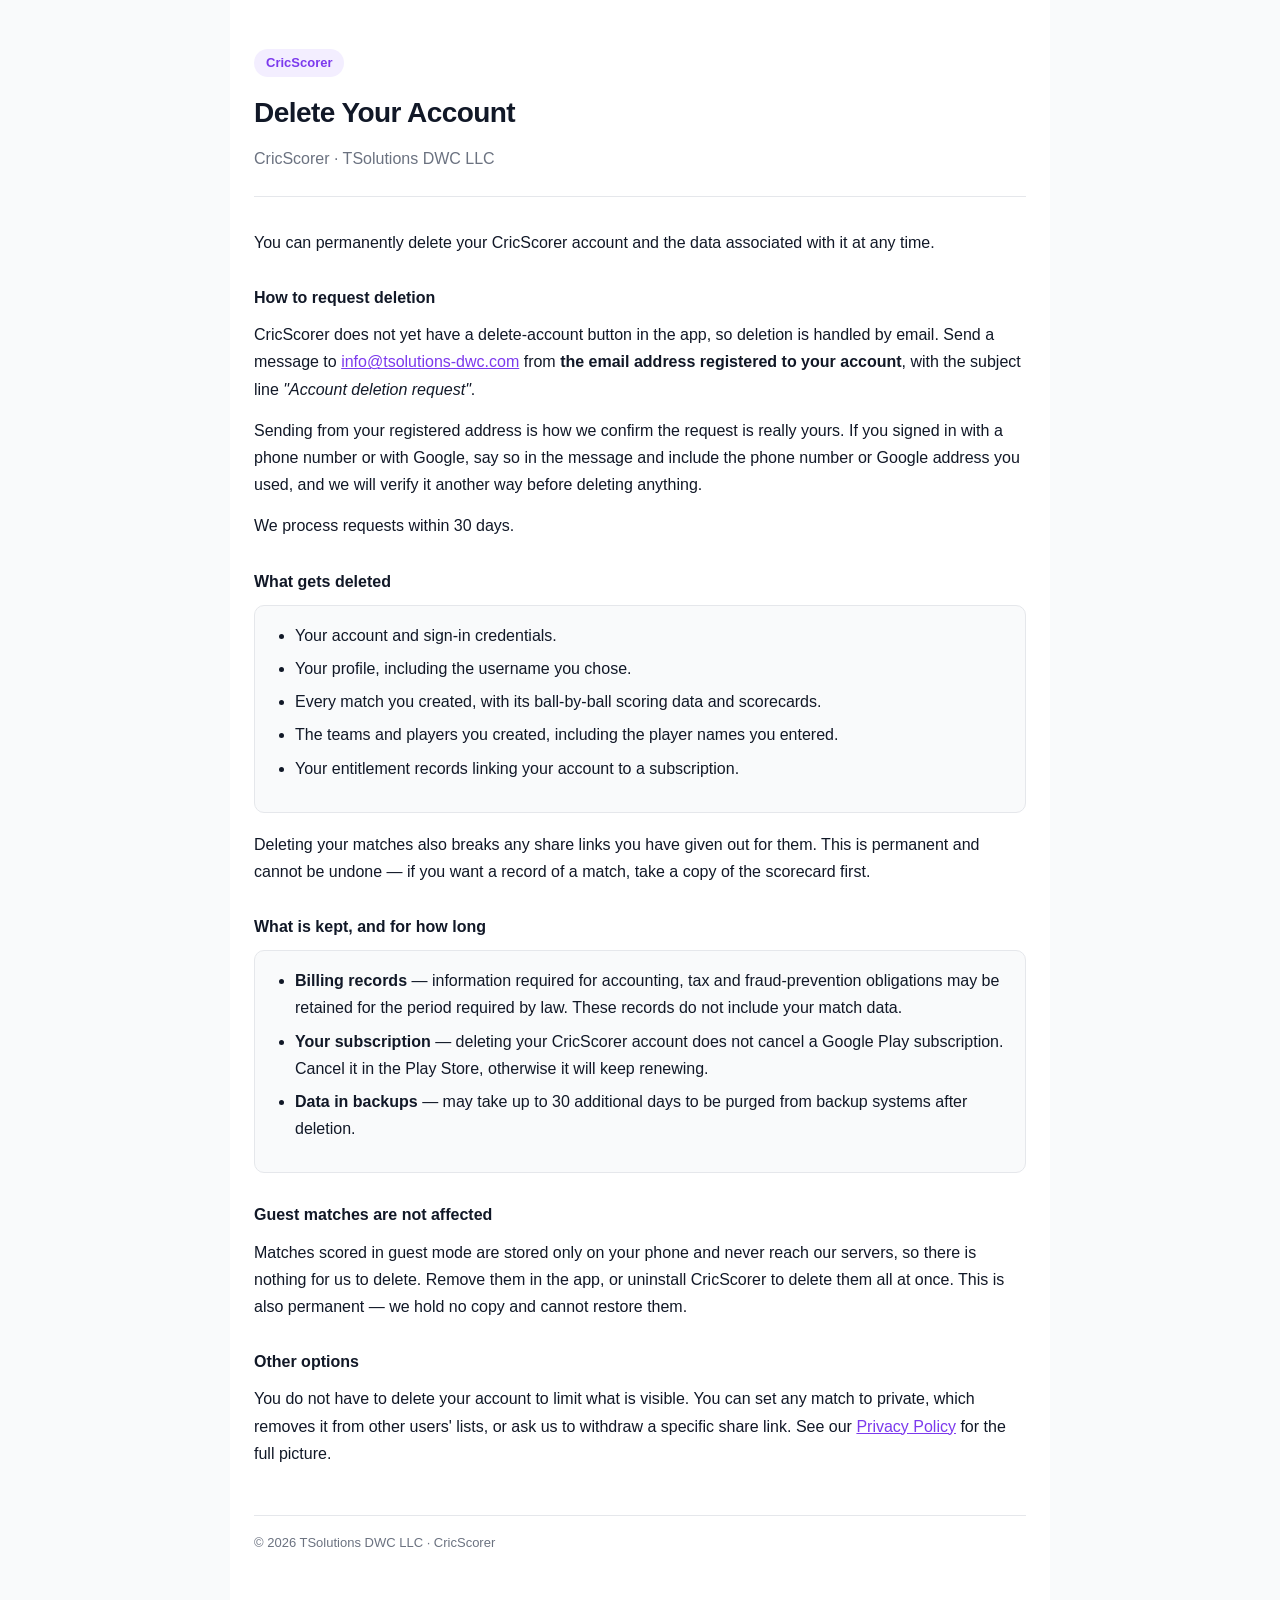
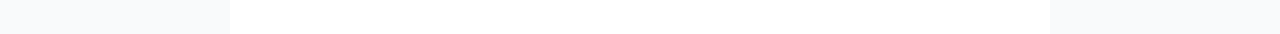
==== cricscorer/account-deletion.html @ c548877e "Add CricScorer privacy policy and account deletion pages Follows the existing per-app convention (sp" ====
<!DOCTYPE html>
<html lang="en">
<head>
<meta charset="UTF-8">
<meta name="viewport" content="width=device-width, initial-scale=1.0">
<title>Delete Your CricScorer Account</title>
<style>
  :root { --primary: #7C3AED; --ink: #111827; --muted: #6B7280; --border: #E5E7EB; --bg: #FFFFFF; --bg-soft: #F9FAFB; }
  * { box-sizing: border-box; }
  body { font-family: -apple-system, BlinkMacSystemFont, "Segoe UI", Roboto, "Helvetica Neue", Arial, sans-serif; color: var(--ink); line-height: 1.7; margin: 0; background: var(--bg-soft); }
  .wrap { max-width: 820px; margin: 0 auto; padding: 48px 24px 80px; background: var(--bg); }
  header { border-bottom: 1px solid var(--border); padding-bottom: 24px; margin-bottom: 32px; }
  header h1 { font-size: 28px; margin: 0 0 8px; letter-spacing: -0.02em; }
  header p { margin: 0; color: var(--muted); }
  .badge { display: inline-block; background: #F3EEFF; color: var(--primary); font-size: 13px; font-weight: 600; border-radius: 999px; padding: 3px 12px; margin-bottom: 12px; }
  h2 { font-size: 16px; margin: 28px 0 10px; color: var(--ink); }
  p { margin: 0 0 14px; }
  ul, ol { margin: 0 0 14px; padding-left: 22px; }
  li { margin-bottom: 6px; }
  .box { background: var(--bg-soft); border: 1px solid var(--border); border-radius: 10px; padding: 16px 18px; margin: 8px 0 18px; }
  a { color: var(--primary); }
  footer { margin-top: 48px; padding-top: 16px; border-top: 1px solid var(--border); color: var(--muted); font-size: 13px; }
  @media (max-width: 600px) { .wrap { padding: 32px 18px 60px; } header h1 { font-size: 24px; } }
</style>
</head>
<body>
<div class="wrap">
<header>
  <span class="badge">CricScorer</span>
  <h1>Delete Your Account</h1>
  <p>CricScorer &middot; TSolutions DWC LLC</p>
</header>

<p>You can permanently delete your CricScorer account and the data associated with it at any time.</p>

<h2>How to request deletion</h2>
<p>CricScorer does not yet have a delete-account button in the app, so deletion is handled by email. Send a message to <a href="mailto:info@tsolutions-dwc.com?subject=Account%20deletion%20request">info@tsolutions-dwc.com</a> from <strong>the email address registered to your account</strong>, with the subject line <em>"Account deletion request"</em>.</p>
<p>Sending from your registered address is how we confirm the request is really yours. If you signed in with a phone number or with Google, say so in the message and include the phone number or Google address you used, and we will verify it another way before deleting anything.</p>
<p>We process requests within 30 days.</p>

<h2>What gets deleted</h2>
<div class="box">
<ul>
  <li>Your account and sign-in credentials.</li>
  <li>Your profile, including the username you chose.</li>
  <li>Every match you created, with its ball-by-ball scoring data and scorecards.</li>
  <li>The teams and players you created, including the player names you entered.</li>
  <li>Your entitlement records linking your account to a subscription.</li>
</ul>
</div>
<p>Deleting your matches also breaks any share links you have given out for them. This is permanent and cannot be undone — if you want a record of a match, take a copy of the scorecard first.</p>

<h2>What is kept, and for how long</h2>
<div class="box">
<ul>
  <li><strong>Billing records</strong> — information required for accounting, tax and fraud-prevention obligations may be retained for the period required by law. These records do not include your match data.</li>
  <li><strong>Your subscription</strong> — deleting your CricScorer account does not cancel a Google Play subscription. Cancel it in the Play Store, otherwise it will keep renewing.</li>
  <li><strong>Data in backups</strong> — may take up to 30 additional days to be purged from backup systems after deletion.</li>
</ul>
</div>

<h2>Guest matches are not affected</h2>
<p>Matches scored in guest mode are stored only on your phone and never reach our servers, so there is nothing for us to delete. Remove them in the app, or uninstall CricScorer to delete them all at once. This is also permanent — we hold no copy and cannot restore them.</p>

<h2>Other options</h2>
<p>You do not have to delete your account to limit what is visible. You can set any match to private, which removes it from other users' lists, or ask us to withdraw a specific share link. See our <a href="privacy-policy.html">Privacy Policy</a> for the full picture.</p>

<footer>&copy; 2026 TSolutions DWC LLC &middot; CricScorer</footer>
</div>
</body>
</html>
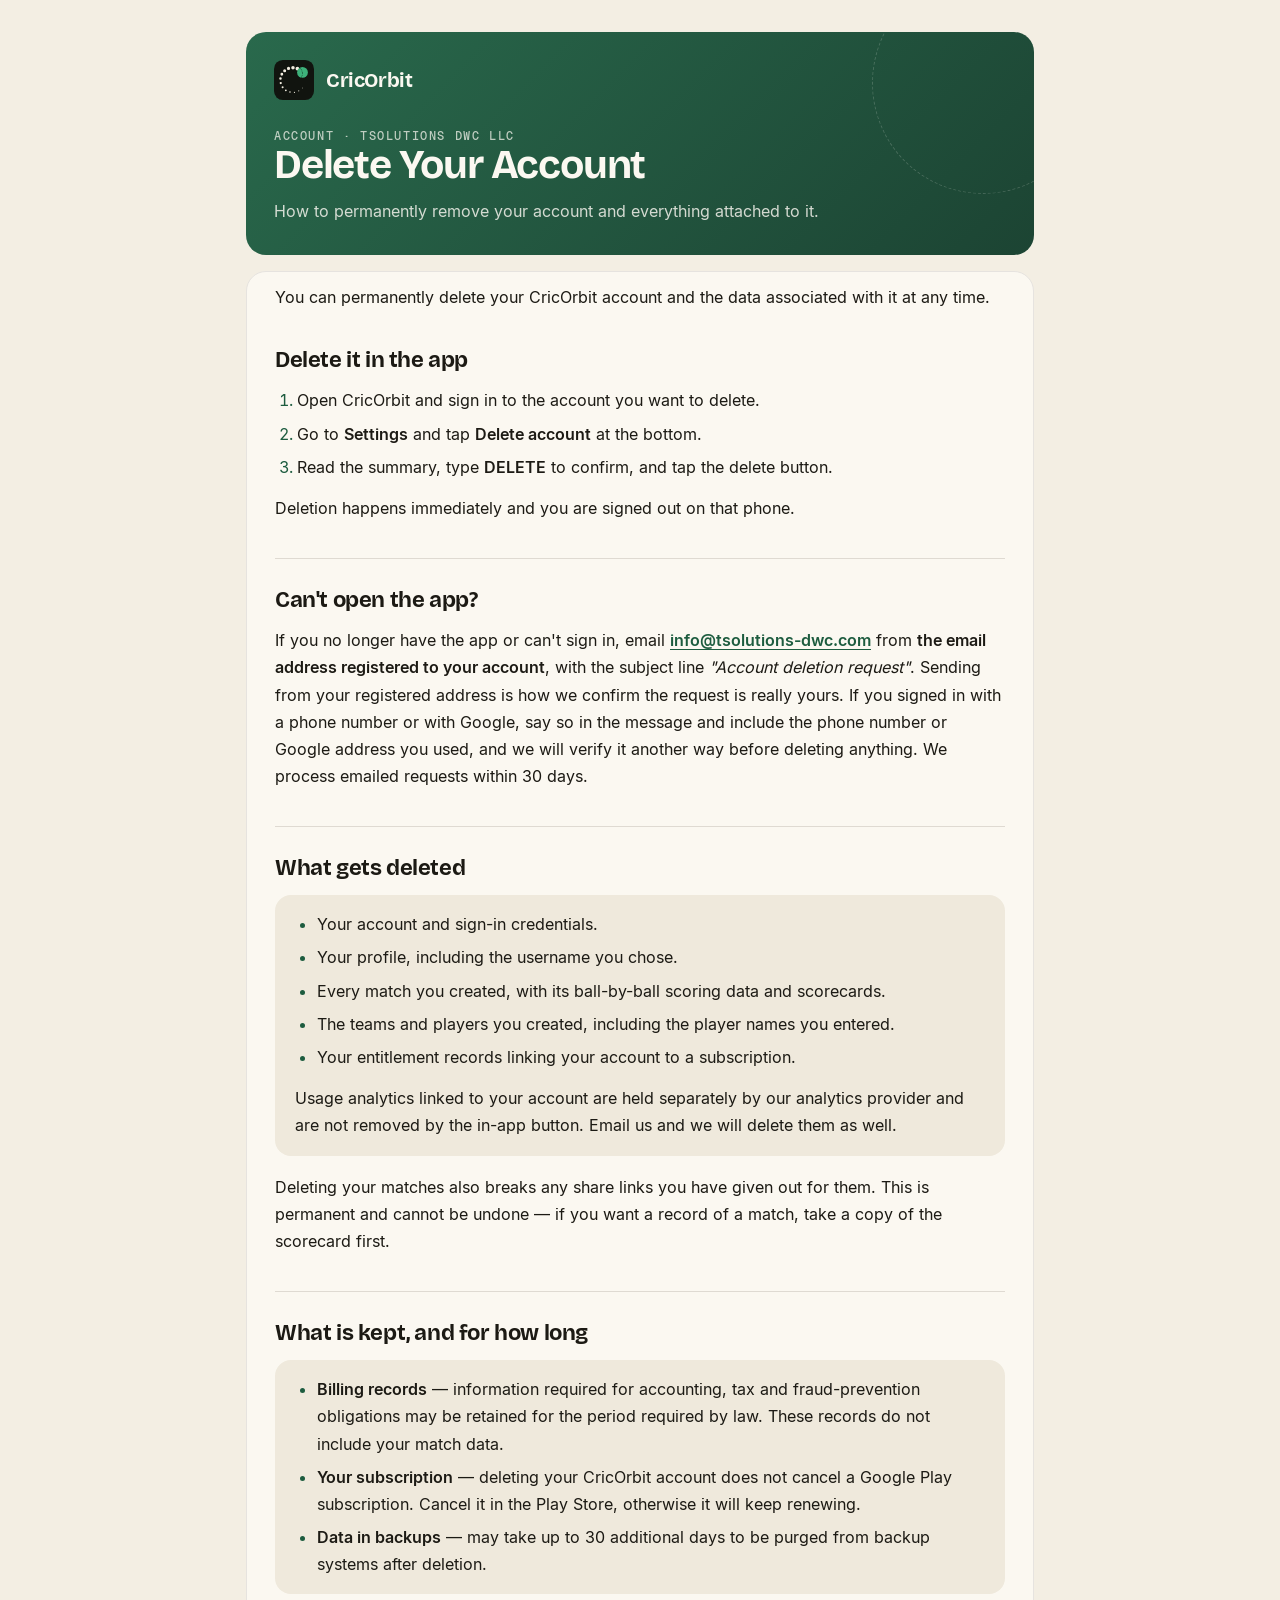
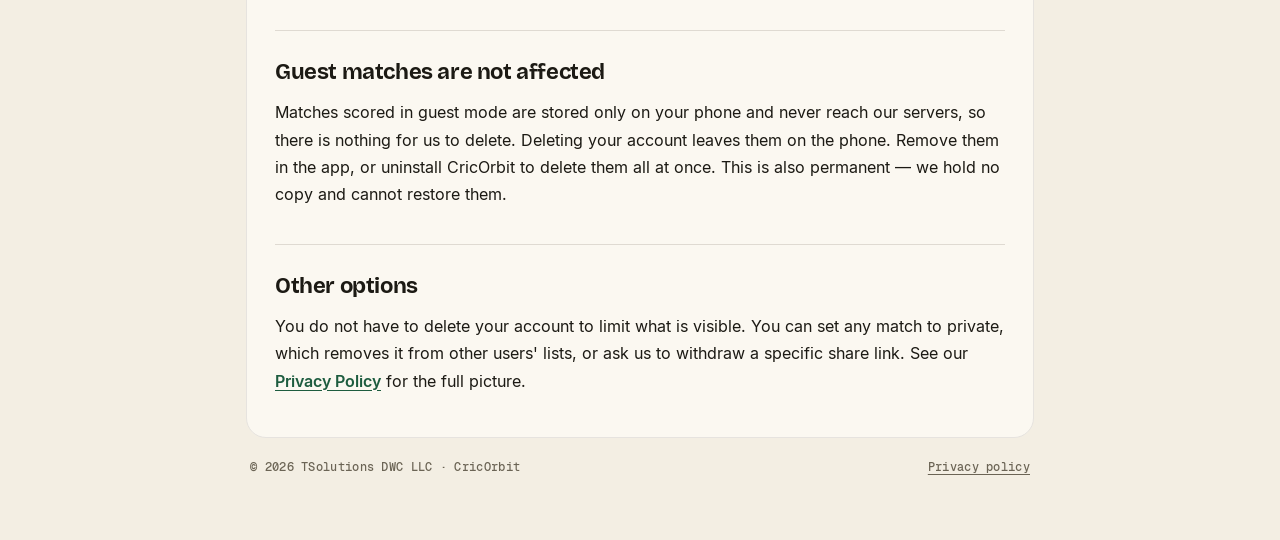
==== commit d772be80: "CricOrbit: restyle the policy pages and bring their wording up to date Design: the app's CricOrbit s" ====
--- a/cricscorer/account-deletion.html
+++ b/cricscorer/account-deletion.html
@@ -3,40 +3,32 @@
 <head>
 <meta charset="UTF-8">
 <meta name="viewport" content="width=device-width, initial-scale=1.0">
-<title>Delete Your CricScorer Account</title>
-<style>
-  :root { --primary: #7C3AED; --ink: #111827; --muted: #6B7280; --border: #E5E7EB; --bg: #FFFFFF; --bg-soft: #F9FAFB; }
-  * { box-sizing: border-box; }
-  body { font-family: -apple-system, BlinkMacSystemFont, "Segoe UI", Roboto, "Helvetica Neue", Arial, sans-serif; color: var(--ink); line-height: 1.7; margin: 0; background: var(--bg-soft); }
-  .wrap { max-width: 820px; margin: 0 auto; padding: 48px 24px 80px; background: var(--bg); }
-  header { border-bottom: 1px solid var(--border); padding-bottom: 24px; margin-bottom: 32px; }
-  header h1 { font-size: 28px; margin: 0 0 8px; letter-spacing: -0.02em; }
-  header p { margin: 0; color: var(--muted); }
-  .badge { display: inline-block; background: #F3EEFF; color: var(--primary); font-size: 13px; font-weight: 600; border-radius: 999px; padding: 3px 12px; margin-bottom: 12px; }
-  h2 { font-size: 16px; margin: 28px 0 10px; color: var(--ink); }
-  p { margin: 0 0 14px; }
-  ul, ol { margin: 0 0 14px; padding-left: 22px; }
-  li { margin-bottom: 6px; }
-  .box { background: var(--bg-soft); border: 1px solid var(--border); border-radius: 10px; padding: 16px 18px; margin: 8px 0 18px; }
-  a { color: var(--primary); }
-  footer { margin-top: 48px; padding-top: 16px; border-top: 1px solid var(--border); color: var(--muted); font-size: 13px; }
-  @media (max-width: 600px) { .wrap { padding: 32px 18px 60px; } header h1 { font-size: 24px; } }
-</style>
+<title>Delete Your CricOrbit Account</title>
+<meta name="theme-color" content="#1D5C3F">
+<link rel="stylesheet" href="orbit.css">
 </head>
 <body>
 <div class="wrap">
-<header>
-  <span class="badge">CricScorer</span>
+<header class="hero">
+  <div class="brand"><svg viewBox="0 0 72 72" aria-hidden="true"><rect width="72" height="72" rx="16" fill="#11140F"/><g transform="translate(-18 -18) translate(19.385 21.713) scale(1.012)"><path fill="#F2EDE0" d="M 48.153,46.141 a 0.7,0.7 0 1,0 1.4,0 a 0.7,0.7 0 1,0 -1.4,0 Z M 41.746,51.242 a 0.92,0.92 0 1,0 1.84,0 a 0.92,0.92 0 1,0 -1.84,0 Z M 33.922,53.786 a 1.14,1.14 0 1,0 2.28,0 a 1.14,1.14 0 1,0 -2.28,0 Z M 25.691,53.436 a 1.36,1.36 0 1,0 2.72,0 a 1.36,1.36 0 1,0 -2.72,0 Z M 18.118,50.239 a 1.58,1.58 0 1,0 3.16,0 a 1.58,1.58 0 1,0 -3.16,0 Z M 12.179,44.619 a 1.8,1.8 0 1,0 3.6,0 a 1.8,1.8 0 1,0 -3.6,0 Z M 8.633,37.322 a 2.02,2.02 0 1,0 4.04,0 a 2.02,2.02 0 1,0 -4.04,0 Z M 7.924,29.319 a 2.24,2.24 0 1,0 4.48,0 a 2.24,2.24 0 1,0 -4.48,0 Z M 10.115,21.672 a 2.46,2.46 0 1,0 4.92,0 a 2.46,2.46 0 1,0 -4.92,0 Z M 14.887,15.396 a 2.68,2.68 0 1,0 5.36,0 a 2.68,2.68 0 1,0 -5.36,0 Z M 21.576,11.327 a 2.9,2.9 0 1,0 5.8,0 a 2.9,2.9 0 1,0 -5.8,0 Z M 29.264,10.003 a 3.12,3.12 0 1,0 6.24,0 a 3.12,3.12 0 1,0 -6.24,0 Z M 36.901,11.602 a 3.34,3.34 0 1,0 6.68,0 a 3.34,3.34 0 1,0 -6.68,0 Z"/><path fill="#3DB17A" d="M 39.7,18.4 a 9.6,9.6 0 1,0 19.2,0 a 9.6,9.6 0 1,0 -19.2,0 Z"/><path fill="#07170E" d="M 44.4,11.2 a 0.8,0.8 0 1,0 1.6,0 a 0.8,0.8 0 1,0 -1.6,0 Z M 46.217,13.406 a 0.8,0.8 0 1,0 1.6,0 a 0.8,0.8 0 1,0 -1.6,0 Z M 47.467,15.756 a 0.8,0.8 0 1,0 1.6,0 a 0.8,0.8 0 1,0 -1.6,0 Z M 48.15,18.25 a 0.8,0.8 0 1,0 1.6,0 a 0.8,0.8 0 1,0 -1.6,0 Z M 48.267,20.889 a 0.8,0.8 0 1,0 1.6,0 a 0.8,0.8 0 1,0 -1.6,0 Z M 47.817,23.672 a 0.8,0.8 0 1,0 1.6,0 a 0.8,0.8 0 1,0 -1.6,0 Z M 46.8,26.6 a 0.8,0.8 0 1,0 1.6,0 a 0.8,0.8 0 1,0 -1.6,0 Z"/></g></svg><span>CricOrbit</span></div>
+  <p class="eyebrow">Account &middot; TSolutions DWC LLC</p>
   <h1>Delete Your Account</h1>
-  <p>CricScorer &middot; TSolutions DWC LLC</p>
+  <p>How to permanently remove your account and everything attached to it.</p>
 </header>
 
-<p>You can permanently delete your CricScorer account and the data associated with it at any time.</p>
+<main>
+<p>You can permanently delete your CricOrbit account and the data associated with it at any time.</p>
 
-<h2>How to request deletion</h2>
-<p>CricScorer does not yet have a delete-account button in the app, so deletion is handled by email. Send a message to <a href="mailto:info@tsolutions-dwc.com?subject=Account%20deletion%20request">info@tsolutions-dwc.com</a> from <strong>the email address registered to your account</strong>, with the subject line <em>"Account deletion request"</em>.</p>
-<p>Sending from your registered address is how we confirm the request is really yours. If you signed in with a phone number or with Google, say so in the message and include the phone number or Google address you used, and we will verify it another way before deleting anything.</p>
-<p>We process requests within 30 days.</p>
+<h2>Delete it in the app</h2>
+<ol>
+  <li>Open CricOrbit and sign in to the account you want to delete.</li>
+  <li>Go to <strong>Settings</strong> and tap <strong>Delete account</strong> at the bottom.</li>
+  <li>Read the summary, type <strong>DELETE</strong> to confirm, and tap the delete button.</li>
+</ol>
+<p>Deletion happens immediately and you are signed out on that phone.</p>
+
+<h2>Can't open the app?</h2>
+<p>If you no longer have the app or can't sign in, email <a href="mailto:info@tsolutions-dwc.com?subject=Account%20deletion%20request">info@tsolutions-dwc.com</a> from <strong>the email address registered to your account</strong>, with the subject line <em>"Account deletion request"</em>. Sending from your registered address is how we confirm the request is really yours. If you signed in with a phone number or with Google, say so in the message and include the phone number or Google address you used, and we will verify it another way before deleting anything. We process emailed requests within 30 days.</p>
 
 <h2>What gets deleted</h2>
 <div class="box">
@@ -47,6 +39,7 @@
   <li>The teams and players you created, including the player names you entered.</li>
   <li>Your entitlement records linking your account to a subscription.</li>
 </ul>
+<p>Usage analytics linked to your account are held separately by our analytics provider and are not removed by the in-app button. Email us and we will delete them as well.</p>
 </div>
 <p>Deleting your matches also breaks any share links you have given out for them. This is permanent and cannot be undone — if you want a record of a match, take a copy of the scorecard first.</p>
 
@@ -54,18 +47,19 @@
 <div class="box">
 <ul>
   <li><strong>Billing records</strong> — information required for accounting, tax and fraud-prevention obligations may be retained for the period required by law. These records do not include your match data.</li>
-  <li><strong>Your subscription</strong> — deleting your CricScorer account does not cancel a Google Play subscription. Cancel it in the Play Store, otherwise it will keep renewing.</li>
+  <li><strong>Your subscription</strong> — deleting your CricOrbit account does not cancel a Google Play subscription. Cancel it in the Play Store, otherwise it will keep renewing.</li>
   <li><strong>Data in backups</strong> — may take up to 30 additional days to be purged from backup systems after deletion.</li>
 </ul>
 </div>
 
 <h2>Guest matches are not affected</h2>
-<p>Matches scored in guest mode are stored only on your phone and never reach our servers, so there is nothing for us to delete. Remove them in the app, or uninstall CricScorer to delete them all at once. This is also permanent — we hold no copy and cannot restore them.</p>
+<p>Matches scored in guest mode are stored only on your phone and never reach our servers, so there is nothing for us to delete. Deleting your account leaves them on the phone. Remove them in the app, or uninstall CricOrbit to delete them all at once. This is also permanent — we hold no copy and cannot restore them.</p>
 
 <h2>Other options</h2>
 <p>You do not have to delete your account to limit what is visible. You can set any match to private, which removes it from other users' lists, or ask us to withdraw a specific share link. See our <a href="privacy-policy.html">Privacy Policy</a> for the full picture.</p>
+</main>
 
-<footer>&copy; 2026 TSolutions DWC LLC &middot; CricScorer</footer>
+<footer><span>&copy; 2026 TSolutions DWC LLC &middot; CricOrbit</span><a href="privacy-policy.html">Privacy policy</a></footer>
 </div>
 </body>
 </html>
--- a/cricscorer/orbit.css
+++ b/cricscorer/orbit.css
@@ -0,0 +1,126 @@
+/*
+  The CricOrbit design system, for the web. Tokens are copied from the Android app
+  (ui/theme/Orbit.kt: OrbitPalette.Light / .Dark, OrbitShapes, OrbitType) so the pages
+  look like the app that links to them. Fonts are the app's bundled faces, subset to
+  Latin and served from this folder: the policy promises the page loads nothing from
+  anywhere else.
+*/
+
+@font-face { font-family: "Bricolage Grotesque"; font-weight: 700; font-display: swap; src: url("fonts/bricolage_grotesque_bold.woff2") format("woff2"); }
+@font-face { font-family: "Geist Mono"; font-weight: 500; font-display: swap; src: url("fonts/geist_mono_medium.woff2") format("woff2"); }
+@font-face { font-family: "Inter"; font-weight: 400; font-display: swap; src: url("fonts/inter_regular.woff2") format("woff2"); }
+@font-face { font-family: "Inter"; font-weight: 600; font-display: swap; src: url("fonts/inter_semibold.woff2") format("woff2"); }
+@font-face { font-family: "Inter"; font-weight: 700; font-display: swap; src: url("fonts/inter_bold.woff2") format("woff2"); }
+
+:root {
+  color-scheme: light dark;
+  --page: #F3EEE3; --card: #FBF8F1; --sunken: #E8E1D2; --sunken-soft: #EFE9DC;
+  --stroke: #E6E3DF; --divider: #DFDAD2;
+  --ink: #1C1A14; --muted: #6B6455; --faint: #C2BDB9;
+  --green: #1D5C3F; --green-tint: #DCE2D8;
+  --gold: #C8961E; --gold-ink: #9A6F12; --gold-tint: #EDE1C6;
+  /* Hero surface — the same in both themes, as in the app. */
+  --green-hi: #29694C; --green-lo: #1C4433; --on-green: #FBF8F1;
+
+  --display: "Bricolage Grotesque", -apple-system, BlinkMacSystemFont, "Segoe UI", sans-serif;
+  --body: "Inter", -apple-system, BlinkMacSystemFont, "Segoe UI", Roboto, Arial, sans-serif;
+  --mono: "Geist Mono", ui-monospace, SFMono-Regular, Menlo, monospace;
+}
+
+@media (prefers-color-scheme: dark) {
+  :root:not([data-theme="light"]) {
+    --page: #11140F; --card: #1A1E17; --sunken: #252A21; --sunken-soft: #1F241C;
+    --stroke: #2C3228; --divider: #2C3228;
+    --ink: #F2EDE0; --muted: #A39E8C; --faint: #4A4F44;
+    --green: #2E8B5E; --green-tint: #1F3A2C;
+    --gold-ink: #E0B44A; --gold-tint: #3A3220;
+  }
+}
+:root[data-theme="dark"] {
+  --page: #11140F; --card: #1A1E17; --sunken: #252A21; --sunken-soft: #1F241C;
+  --stroke: #2C3228; --divider: #2C3228;
+  --ink: #F2EDE0; --muted: #A39E8C; --faint: #4A4F44;
+  --green: #2E8B5E; --green-tint: #1F3A2C;
+  --gold-ink: #E0B44A; --gold-tint: #3A3220;
+}
+
+* { box-sizing: border-box; }
+html { -webkit-text-size-adjust: 100%; }
+body {
+  margin: 0; background: var(--page); color: var(--ink);
+  font: 400 16px/1.7 var(--body);
+  -webkit-font-smoothing: antialiased;
+}
+
+.wrap { max-width: 820px; margin: 0 auto; padding: 32px 16px 64px; }
+
+/* Hero: the app's green gradient card, with the mark on its dark tile. */
+.hero {
+  position: relative; overflow: hidden;
+  background: linear-gradient(135deg, var(--green-hi), var(--green-lo));
+  color: var(--on-green); border-radius: 20px; padding: 28px 28px 30px; margin-bottom: 16px;
+}
+.hero::after {
+  content: ""; position: absolute; right: -60px; top: -60px; width: 220px; height: 220px;
+  border-radius: 50%; border: 1px dashed rgba(251, 248, 241, 0.18); pointer-events: none;
+}
+.brand { display: flex; align-items: center; gap: 12px; margin-bottom: 28px; }
+.brand svg { width: 40px; height: 40px; flex: none; display: block; }
+.brand span { font: 700 20px/1 var(--display); letter-spacing: -0.4px; }
+.eyebrow {
+  font: 500 12px/16px var(--mono); letter-spacing: 1.6px; text-transform: uppercase;
+  color: var(--muted); margin: 0 0 10px;
+}
+.hero .eyebrow { color: rgba(251, 248, 241, 0.72); }
+.hero h1 { font: 700 40px/1.05 var(--display); letter-spacing: -1.2px; margin: 0 0 12px; }
+.hero p { margin: 0; color: rgba(251, 248, 241, 0.82); }
+.hero .updated {
+  display: inline-block; margin-top: 18px; padding: 4px 12px; border-radius: 999px;
+  background: rgba(251, 248, 241, 0.12); font: 500 12px/18px var(--mono); letter-spacing: 0.5px;
+}
+
+/* Body card. */
+main { background: var(--card); border: 1px solid var(--stroke); border-radius: 20px; padding: 12px 28px 28px; }
+
+main h2 {
+  font: 700 22px/26px var(--display); letter-spacing: -0.4px;
+  margin: 36px 0 14px; padding-top: 28px; border-top: 1px solid var(--divider);
+}
+main h2:first-child, main > p:first-child + h2 { border-top: none; padding-top: 0; }
+main h2 .num { font: 500 13px/1 var(--mono); color: var(--green); letter-spacing: 0.5px; margin-right: 10px; vertical-align: 3px; }
+main h3 { font: 600 16px/1.4 var(--body); margin: 24px 0 8px; }
+p { margin: 0 0 14px; }
+ul, ol { margin: 0 0 14px; padding-left: 22px; }
+li { margin-bottom: 6px; }
+li::marker { color: var(--green); }
+strong { font-weight: 600; }
+code { font: 500 0.88em var(--mono); background: var(--sunken-soft); padding: 1px 6px; border-radius: 6px; }
+
+a { color: var(--green); font-weight: 600; text-decoration: underline; text-decoration-thickness: 1px; text-underline-offset: 3px; }
+a:hover { text-decoration-thickness: 2px; }
+a:focus-visible { outline: 2px solid var(--green); outline-offset: 2px; border-radius: 4px; }
+
+.box { background: var(--sunken-soft); border-radius: 16px; padding: 16px 20px; margin: 8px 0 18px; }
+.box > :last-child, .box ul > li:last-child { margin-bottom: 0; }
+.box.flag { background: var(--gold-tint); }
+.box.flag strong:first-child { color: var(--gold-ink); }
+
+.table { overflow-x: auto; margin: 12px 0 18px; border: 1px solid var(--stroke); border-radius: 16px; }
+table { width: 100%; border-collapse: collapse; font-size: 14px; line-height: 1.55; }
+th, td { text-align: left; padding: 11px 14px; vertical-align: top; border-bottom: 1px solid var(--divider); }
+tr:last-child td { border-bottom: none; }
+th { font: 500 11px/16px var(--mono); letter-spacing: 1.4px; text-transform: uppercase; color: var(--muted); background: var(--sunken-soft); }
+
+footer {
+  display: flex; flex-wrap: wrap; gap: 8px 20px; justify-content: space-between;
+  margin-top: 20px; padding: 0 4px; color: var(--muted); font: 500 12px/18px var(--mono); letter-spacing: 0.3px;
+}
+footer a { color: var(--muted); font-weight: 500; }
+
+@media (max-width: 600px) {
+  .wrap { padding: 16px 16px 48px; }
+  .hero { padding: 22px 20px 24px; }
+  .hero h1 { font-size: 32px; letter-spacing: -1px; }
+  main { padding: 4px 18px 20px; }
+  main h2 { font-size: 20px; }
+}
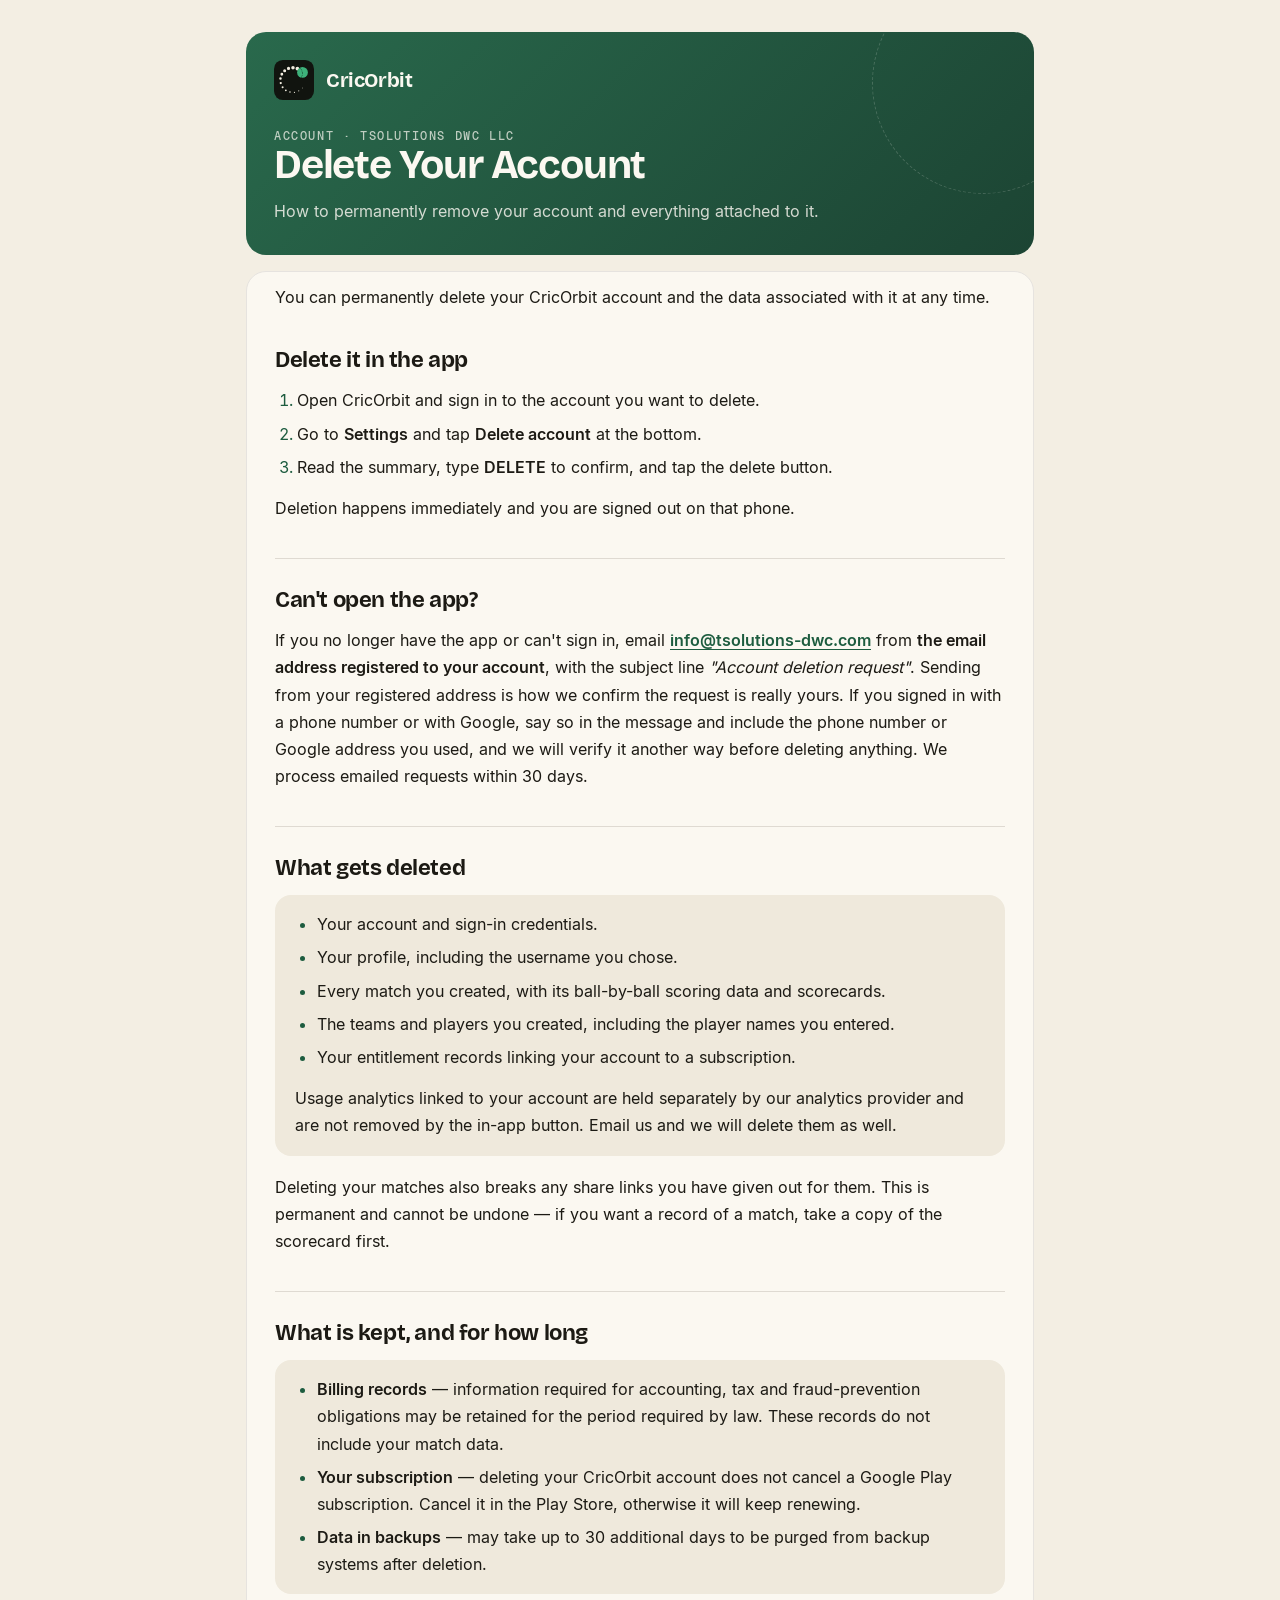
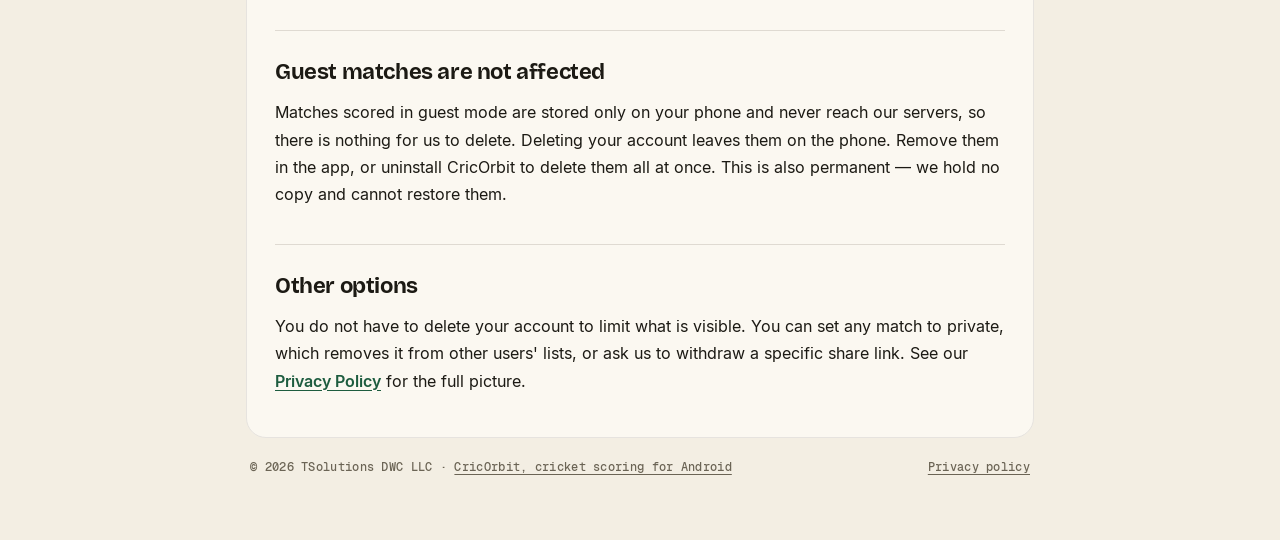
==== commit 62ede577: "CricOrbit pages: link to the app's site from the footer Co-Authored-By: Claude Opus 5.5 <noreply@ant" ====
--- a/cricscorer/account-deletion.html
+++ b/cricscorer/account-deletion.html
@@ -59,7 +59,7 @@
 <p>You do not have to delete your account to limit what is visible. You can set any match to private, which removes it from other users' lists, or ask us to withdraw a specific share link. See our <a href="privacy-policy.html">Privacy Policy</a> for the full picture.</p>
 </main>
 
-<footer><span>&copy; 2026 TSolutions DWC LLC &middot; CricOrbit</span><a href="privacy-policy.html">Privacy policy</a></footer>
+<footer><span>&copy; 2026 TSolutions DWC LLC &middot; <a href="https://cricorbit.tsolutions-dwc.com/">CricOrbit, cricket scoring for Android</a></span><a href="privacy-policy.html">Privacy policy</a></footer>
 </div>
 </body>
 </html>
